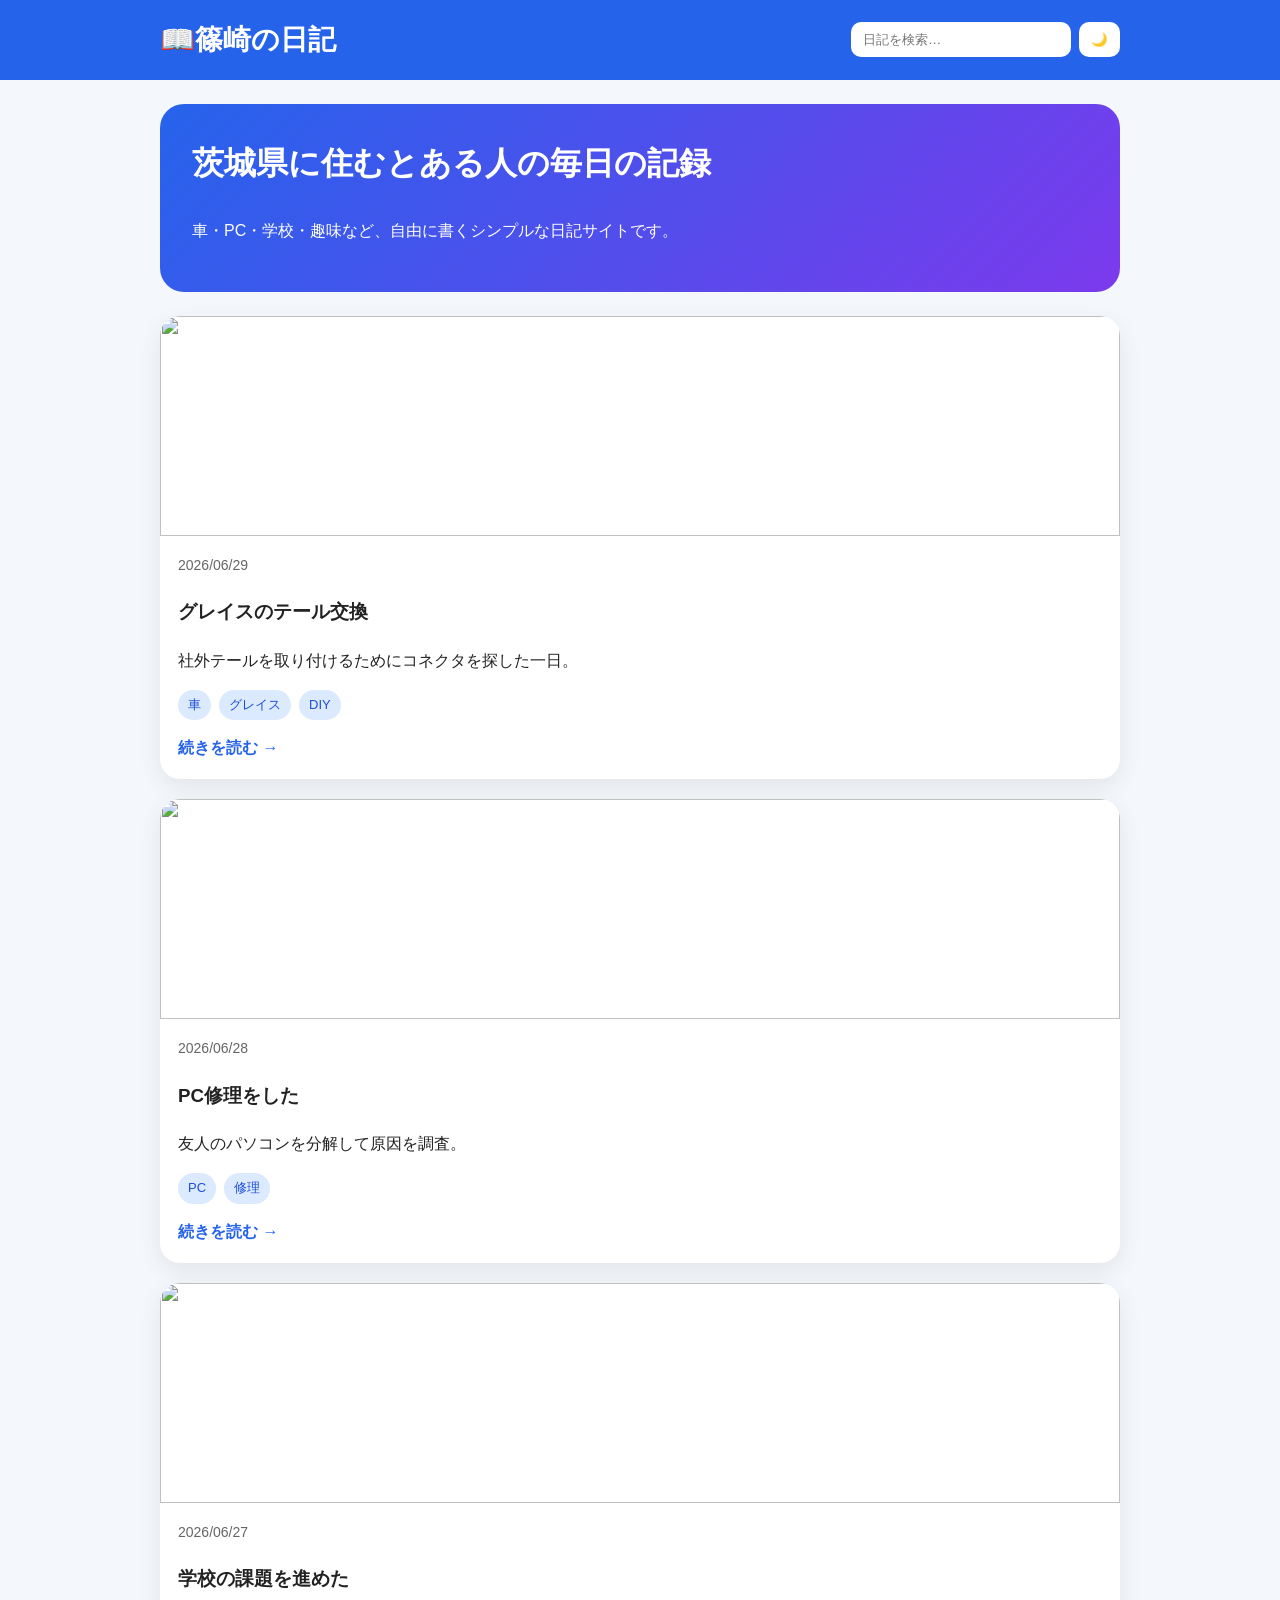
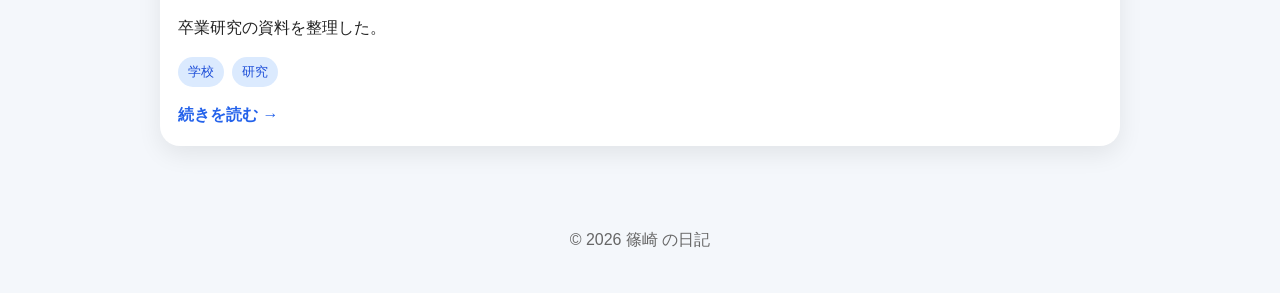
==== index.html @ 9927afa3 "Update index.html" ====
<!DOCTYPE html>
<html lang="ja">
<head>
  <meta charset="UTF-8">
  <meta name="viewport" content="width=device-width, initial-scale=1.0">
  <title>篠崎の日記</title>
  <link rel="stylesheet" href="style.css">
</head>
<body>
  <header class="header">
    <div class="container">
      <h1>📖篠崎の日記</h1>
      <div class="header-actions">
        <input type="search" id="search" placeholder="日記を検索…">
        <button id="themeToggle">🌙</button>
      </div>
    </div>
  </header>

  <main class="container">
    <section class="hero">
      <h2>茨城県に住むとある人の毎日の記録</h2>
      <p>車・PC・学校・趣味など、自由に書くシンプルな日記サイトです。</p>
    </section>

    <div id="posts" class="posts"></div>
  </main>

  <footer class="footer">
    <div class="container">
      <p>© 2026 篠崎
        の日記</p>
    </div>
  </footer>

  <script src="script.js"></script>
</body>
</html>
---- style.css ----
* {
  box-sizing: border-box;
}

body {
  margin: 0;
  font-family: "Yu Gothic", "Hiragino Sans", sans-serif;
  background: #f4f7fb;
  color: #222;
  line-height: 1.7;
}

.container {
  width: min(960px, 92%);
  margin: auto;
}

.header {
  background: #2563eb;
  color: white;
  padding: 16px 0;
  position: sticky;
  top: 0;
}

.header .container {
  display: flex;
  align-items: center;
  justify-content: space-between;
  gap: 12px;
}

.header h1 {
  margin: 0;
  font-size: 28px;
}

.header a {
  color: white;
  text-decoration: none;
}

.header-actions {
  display: flex;
  gap: 8px;
}

#search {
  padding: 10px 12px;
  border-radius: 10px;
  border: none;
  min-width: 220px;
}

#themeToggle {
  border: none;
  background: white;
  border-radius: 10px;
  padding: 10px 12px;
  cursor: pointer;
}

.hero {
  background: linear-gradient(135deg, #2563eb, #7c3aed);
  color: white;
  padding: 32px;
  border-radius: 24px;
  margin: 24px 0;
}

.hero h2 {
  margin-top: 0;
  font-size: 32px;
}

.posts {
  display: grid;
  gap: 20px;
  margin-bottom: 40px;
}

.card {
  background: white;
  border-radius: 20px;
  overflow: hidden;
  box-shadow: 0 8px 24px rgba(0,0,0,.08);
  transition: transform .2s;
}

.card:hover {
  transform: translateY(-3px);
}

.card img {
  width: 100%;
  height: 220px;
  object-fit: cover;
  display: block;
}

.card-content {
  padding: 18px;
}

.meta {
  color: #666;
  font-size: 14px;
  margin-bottom: 10px;
}

.tags {
  display: flex;
  flex-wrap: wrap;
  gap: 8px;
  margin-top: 12px;
}

.tag {
  background: #dbeafe;
  color: #1d4ed8;
  padding: 4px 10px;
  border-radius: 999px;
  font-size: 13px;
}

.readmore {
  display: inline-block;
  margin-top: 14px;
  text-decoration: none;
  color: #2563eb;
  font-weight: bold;
}

.post-detail {
  background: white;
  border-radius: 24px;
  padding: 28px;
  box-shadow: 0 8px 24px rgba(0,0,0,.08);
  margin: 24px 0;
}

.detail-image {
  width: 100%;
  border-radius: 18px;
  margin: 18px 0;
}

.footer {
  text-align: center;
  padding: 24px 0;
  color: #666;
}

body.dark {
  background: #111827;
  color: #f3f4f6;
}

body.dark .card,
body.dark .post-detail {
  background: #1f2937;
}

body.dark .meta,
body.dark .footer {
  color: #9ca3af;
}

body.dark .tag {
  background: #1e3a8a;
  color: #bfdbfe;
}

@media (max-width: 640px) {
  .header .container {
    flex-direction: column;
    align-items: stretch;
  }

  #search {
    width: 100%;
  }

  .hero h2 {
    font-size: 26px;
  }
}
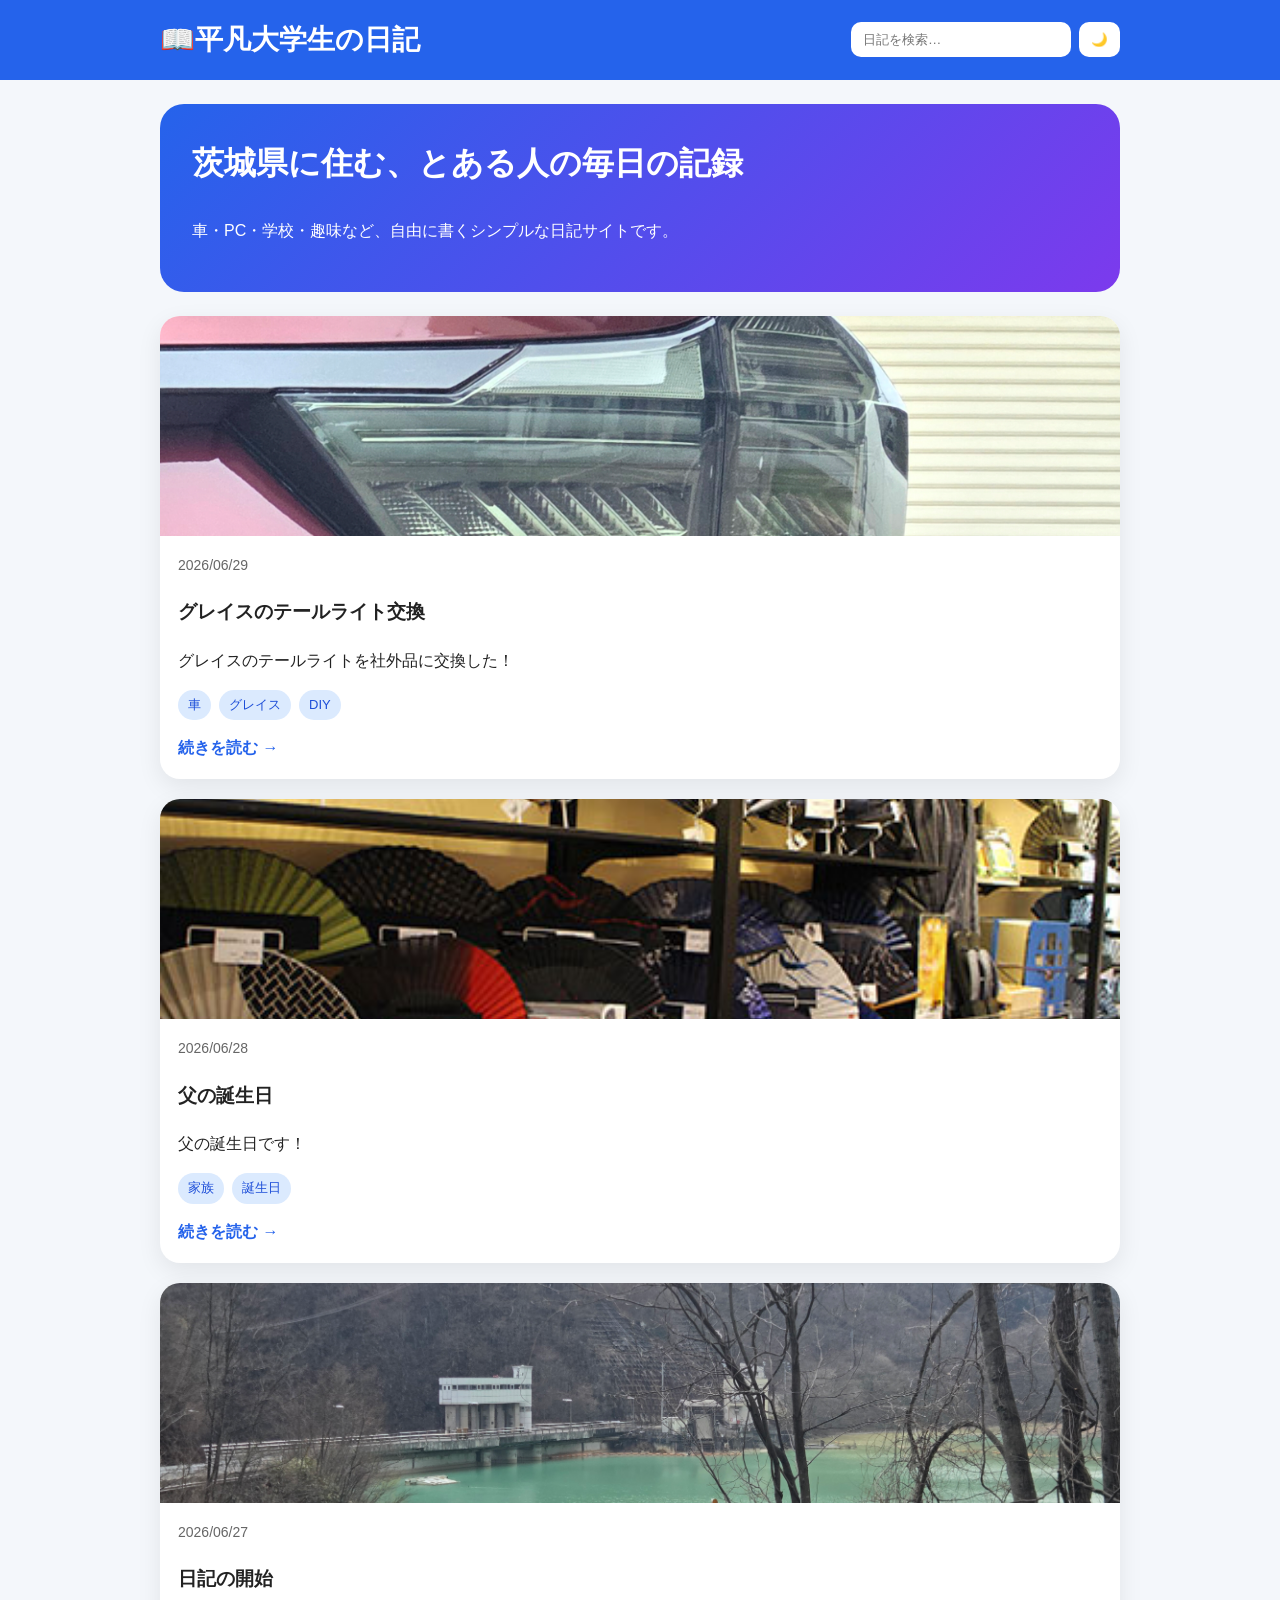
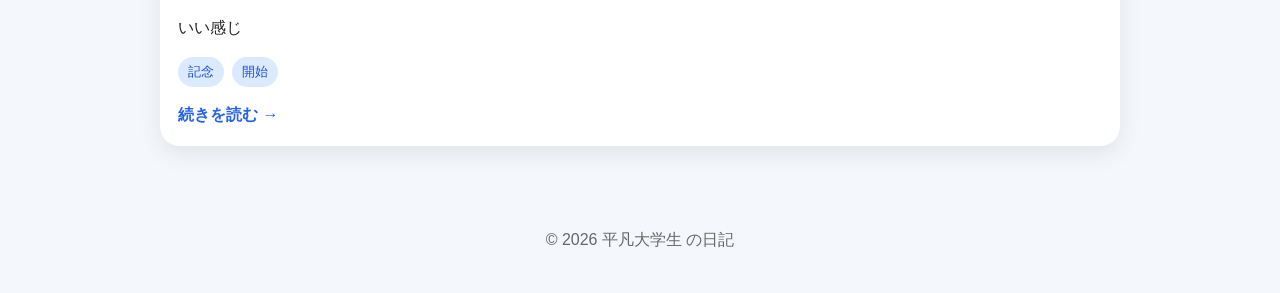
==== commit ec4c4a55: "Update index.html" ====
--- a/index.html
+++ b/index.html
@@ -3,13 +3,13 @@
 <head>
   <meta charset="UTF-8">
   <meta name="viewport" content="width=device-width, initial-scale=1.0">
-  <title>篠崎の日記</title>
+  <title>平凡大学生の日記</title>
   <link rel="stylesheet" href="style.css">
 </head>
 <body>
   <header class="header">
     <div class="container">
-      <h1>📖篠崎の日記</h1>
+      <h1>📖平凡大学生の日記</h1>
       <div class="header-actions">
         <input type="search" id="search" placeholder="日記を検索…">
         <button id="themeToggle">🌙</button>
@@ -19,7 +19,7 @@
 
   <main class="container">
     <section class="hero">
-      <h2>茨城県に住むとある人の毎日の記録</h2>
+      <h2>茨城県に住む、とある人の毎日の記録</h2>
       <p>車・PC・学校・趣味など、自由に書くシンプルな日記サイトです。</p>
     </section>
 
@@ -28,7 +28,7 @@
 
   <footer class="footer">
     <div class="container">
-      <p>© 2026 篠崎
+      <p>© 2026 平凡大学生
         の日記</p>
     </div>
   </footer>
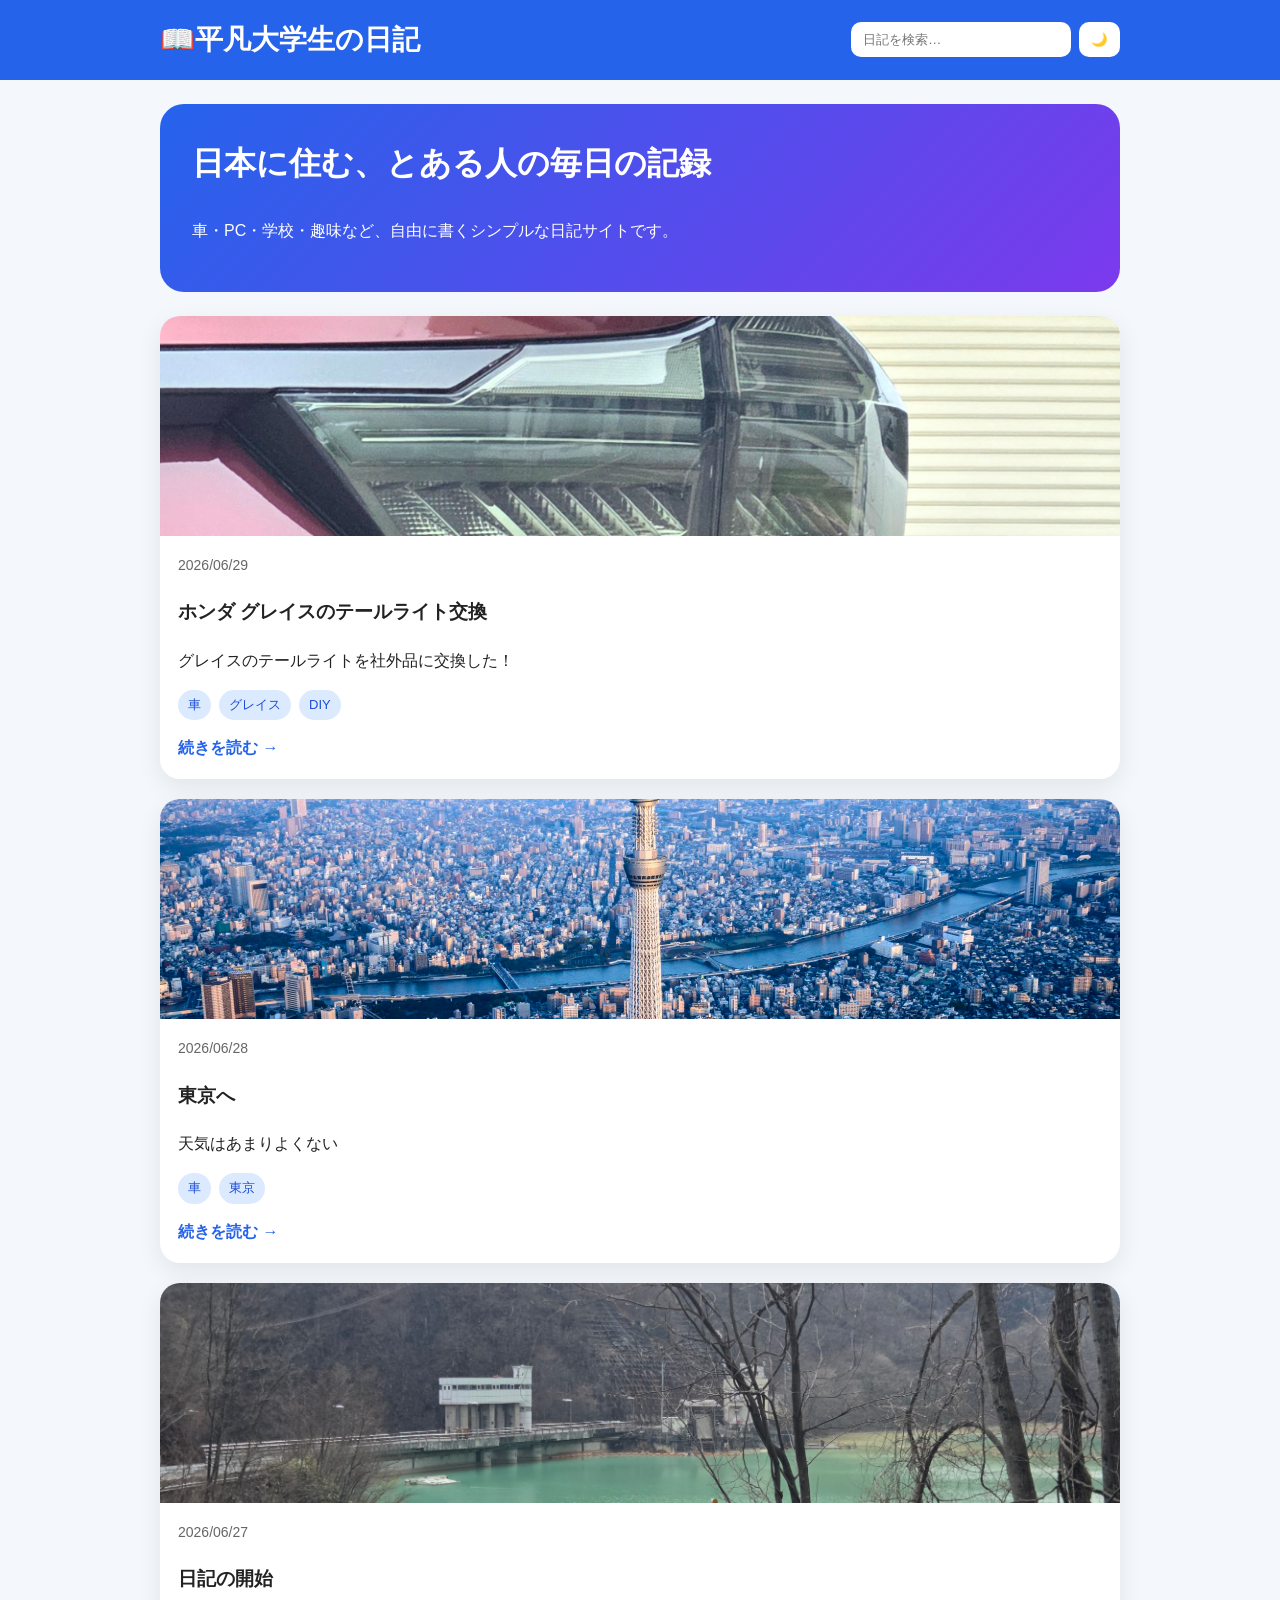
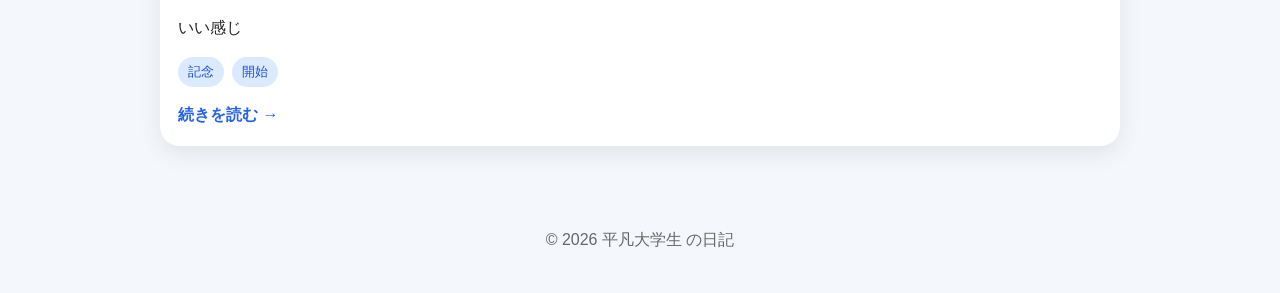
==== commit 23986ebd: "Update index.html" ====
--- a/index.html
+++ b/index.html
@@ -19,7 +19,7 @@
 
   <main class="container">
     <section class="hero">
-      <h2>茨城県に住む、とある人の毎日の記録</h2>
+      <h2>日本に住む、とある人の毎日の記録</h2>
       <p>車・PC・学校・趣味など、自由に書くシンプルな日記サイトです。</p>
     </section>
 
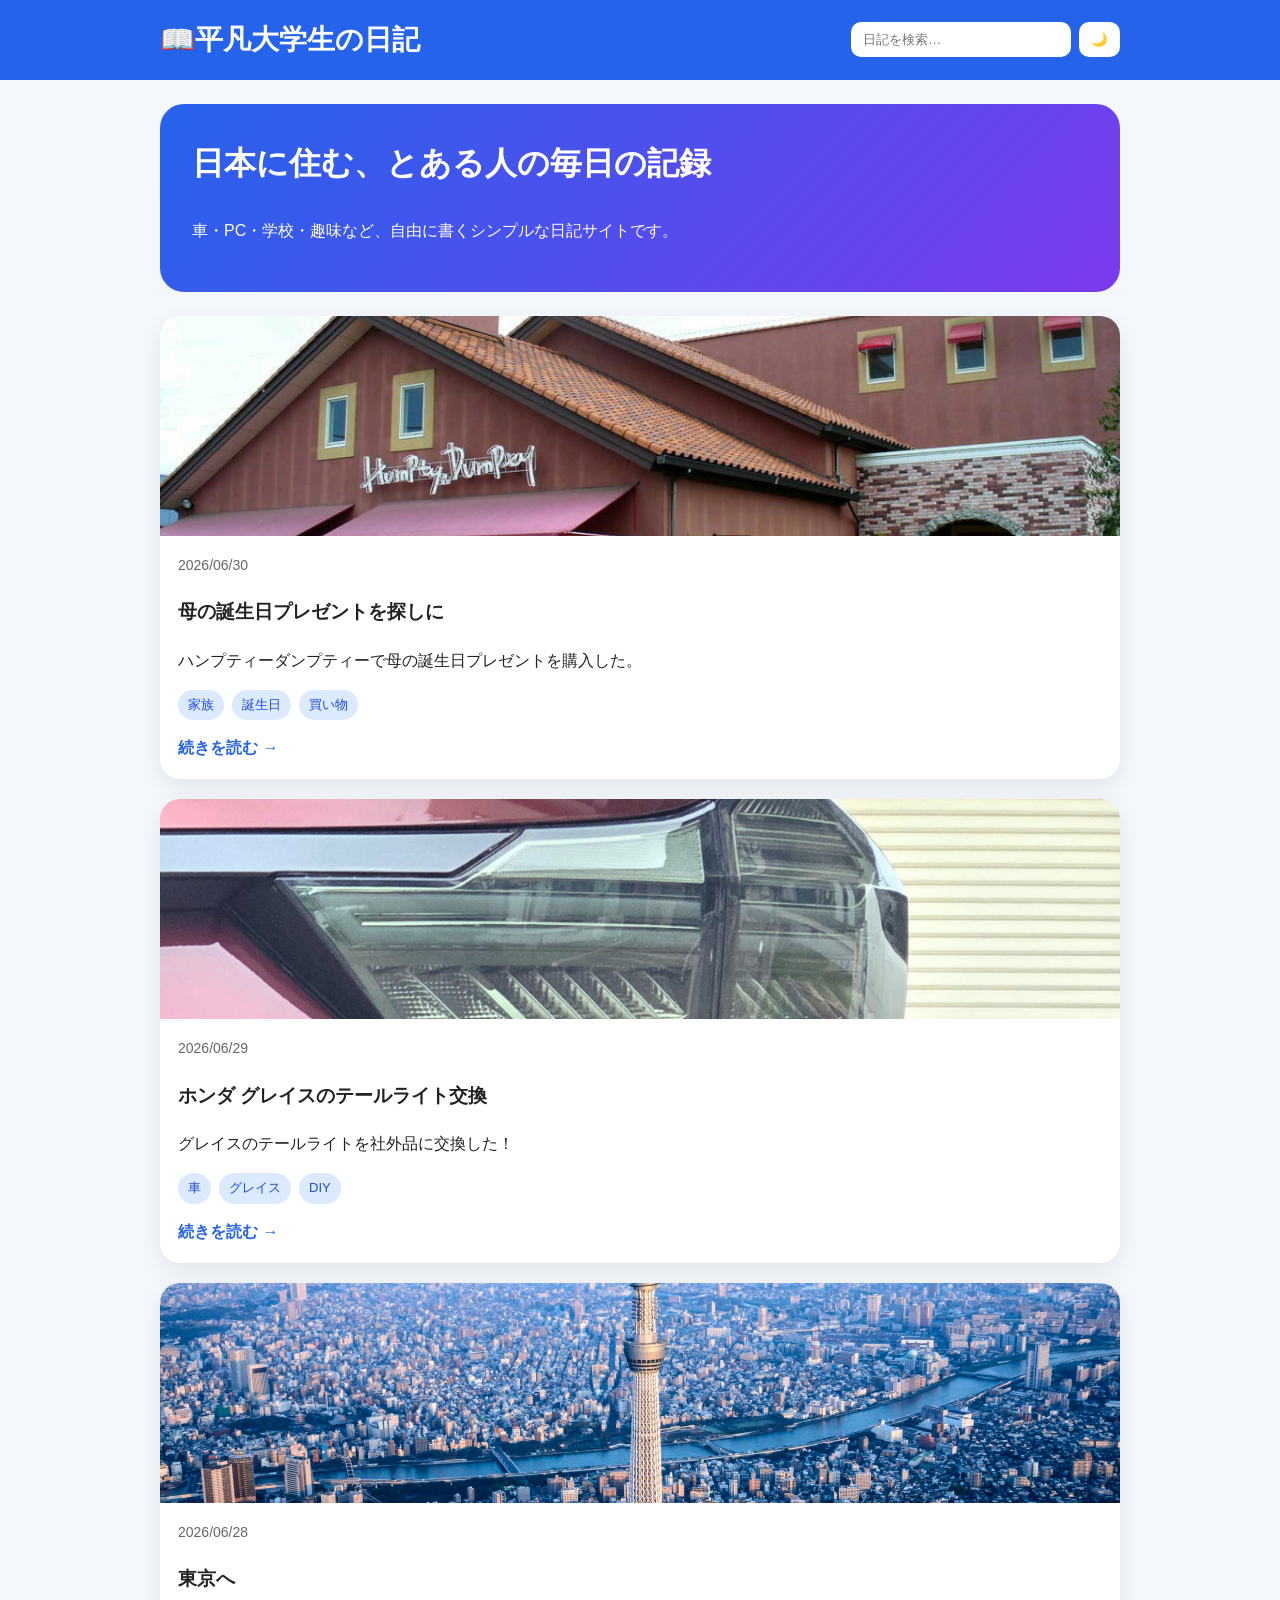
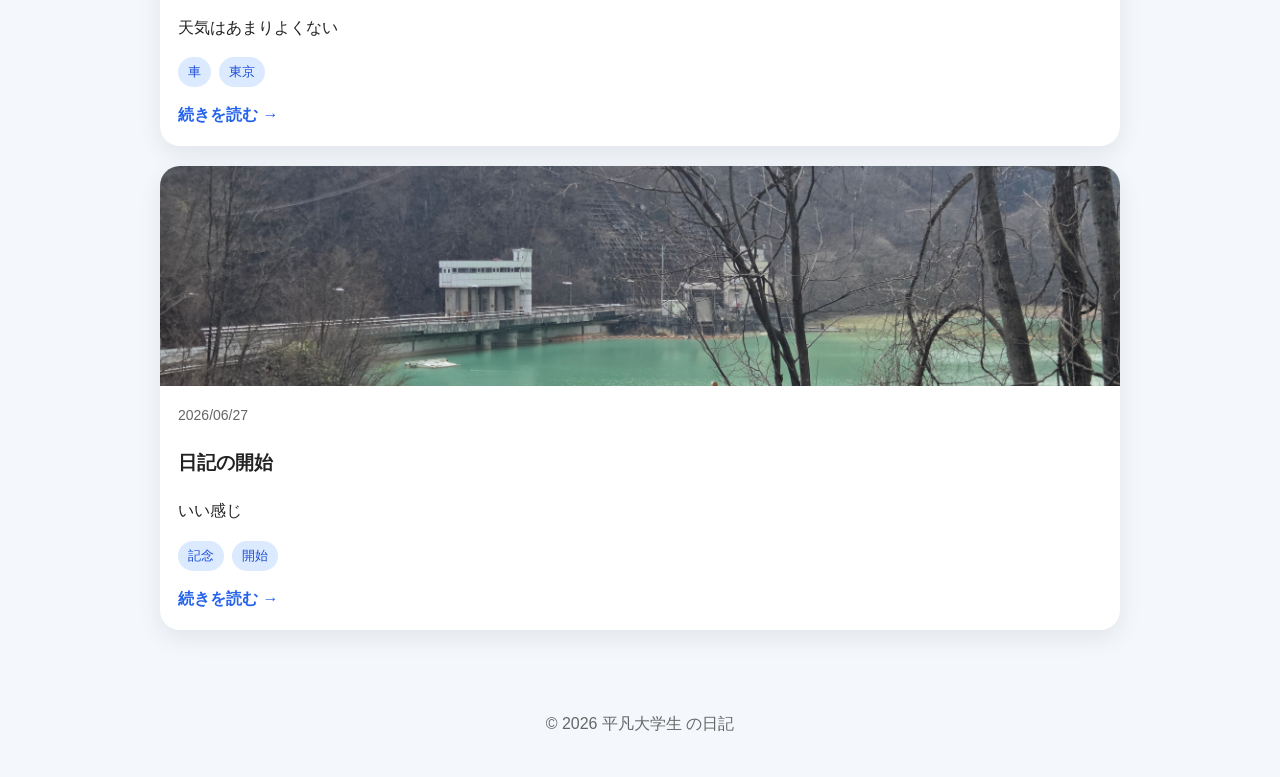
==== commit 1a1c06ec: "Update index.html" ====
--- a/index.html
+++ b/index.html
@@ -33,6 +33,6 @@
     </div>
   </footer>
 
-  <script src="script.js"></script>
+  <script type="module" src="script.js"></script>
 </body>
 </html>
--- a/style.css
+++ b/style.css
@@ -185,3 +185,107 @@
     font-size: 26px;
   }
 }
+
+/* 匿名コメント欄 */
+.anon-comments {
+  background: white;
+  border-radius: 24px;
+  padding: 28px;
+  box-shadow: 0 8px 24px rgba(0,0,0,.08);
+  margin: 24px 0;
+}
+
+.anon-comments h3,
+.comments h3 {
+  margin-top: 0;
+}
+
+.anon-comment-list {
+  margin-bottom: 24px;
+}
+
+.anon-comment {
+  border-bottom: 1px solid #e5e7eb;
+  padding: 14px 0;
+}
+
+.anon-comment:last-child {
+  border-bottom: none;
+}
+
+.anon-comment-head {
+  display: flex;
+  justify-content: space-between;
+  gap: 10px;
+  margin-bottom: 6px;
+  font-size: 14px;
+}
+
+.anon-comment-name {
+  font-weight: bold;
+  color: #2563eb;
+}
+
+.anon-comment-date {
+  color: #888;
+}
+
+.anon-comment-body {
+  margin: 0;
+  word-break: break-word;
+}
+
+.no-comments {
+  color: #888;
+}
+
+.anon-comment-form {
+  display: flex;
+  flex-direction: column;
+  gap: 10px;
+}
+
+.anon-comment-form input,
+.anon-comment-form textarea {
+  border: 1px solid #d1d5db;
+  border-radius: 10px;
+  padding: 10px 12px;
+  font-family: inherit;
+  font-size: 15px;
+}
+
+.anon-comment-form textarea {
+  min-height: 90px;
+  resize: vertical;
+}
+
+.anon-comment-form button {
+  align-self: flex-end;
+  background: #2563eb;
+  color: white;
+  border: none;
+  border-radius: 10px;
+  padding: 10px 20px;
+  font-weight: bold;
+  cursor: pointer;
+}
+
+.anon-comment-form button:disabled {
+  opacity: .6;
+  cursor: default;
+}
+
+body.dark .anon-comments {
+  background: #1f2937;
+}
+
+body.dark .anon-comment {
+  border-bottom-color: #374151;
+}
+
+body.dark .anon-comment-form input,
+body.dark .anon-comment-form textarea {
+  background: #111827;
+  border-color: #374151;
+  color: #f3f4f6;
+}
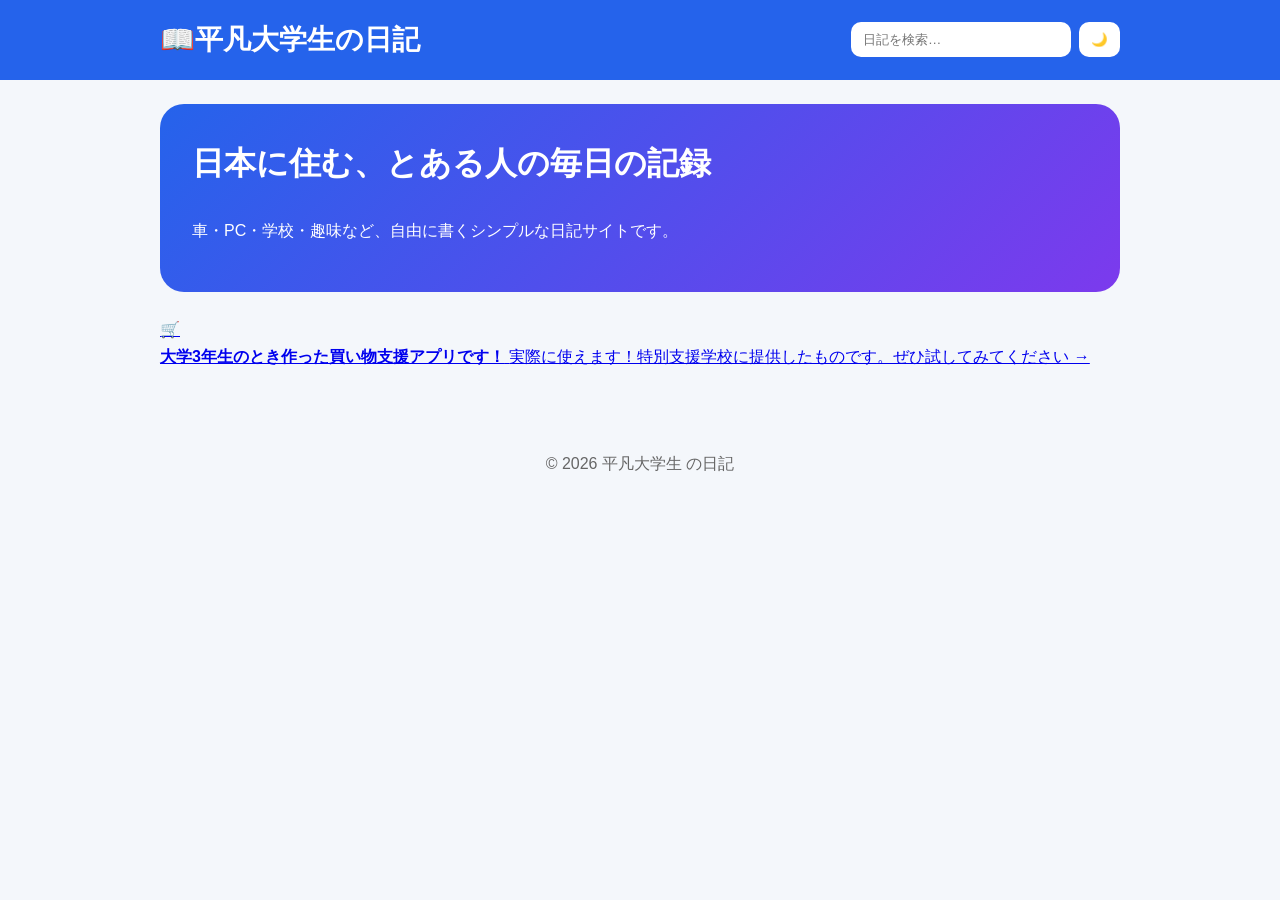
==== commit bcab85d7: "Update index.html" ====
--- a/index.html
+++ b/index.html
@@ -23,6 +23,14 @@
       <p>車・PC・学校・趣味など、自由に書くシンプルな日記サイトです。</p>
     </section>
 
+    <a href="https://ecoro.pythonanywhere.com/" target="_blank" class="app-banner">
+      <span class="app-banner-icon">🛒</span>
+      <div class="app-banner-text">
+        <strong>大学3年生のとき作った買い物支援アプリです！</strong>
+        <span>実際に使えます！特別支援学校に提供したものです。ぜひ試してみてください →</span>
+      </div>
+    </a>
+
     <div id="posts" class="posts"></div>
   </main>
 
--- a/style.css
+++ b/style.css
@@ -289,3 +289,53 @@
   border-color: #374151;
   color: #f3f4f6;
 }
+
+/* いいねボタン */
+.like-bar {
+  display: flex;
+  justify-content: center;
+  margin: 10px 0 24px;
+}
+
+.like-btn {
+  background: white;
+  border: 2px solid #fca5a5;
+  border-radius: 999px;
+  padding: 10px 24px;
+  font-size: 18px;
+  cursor: pointer;
+  transition: transform .15s, background .15s;
+}
+
+.like-btn:hover {
+  transform: scale(1.05);
+  background: #fef2f2;
+}
+
+.like-btn.liked {
+  background: #fee2e2;
+  border-color: #f87171;
+}
+
+.like-btn:disabled {
+  opacity: .6;
+  cursor: default;
+}
+
+body.dark .like-btn {
+  background: #1f2937;
+  color: #f3f4f6;
+}
+
+body.dark .like-btn.liked {
+  background: #4c1d1d;
+}
+
+.card-like {
+  display: inline-flex;
+  align-items: center;
+  gap: 4px;
+  font-size: 14px;
+  color: #ef4444;
+  margin-left: 10px;
+}
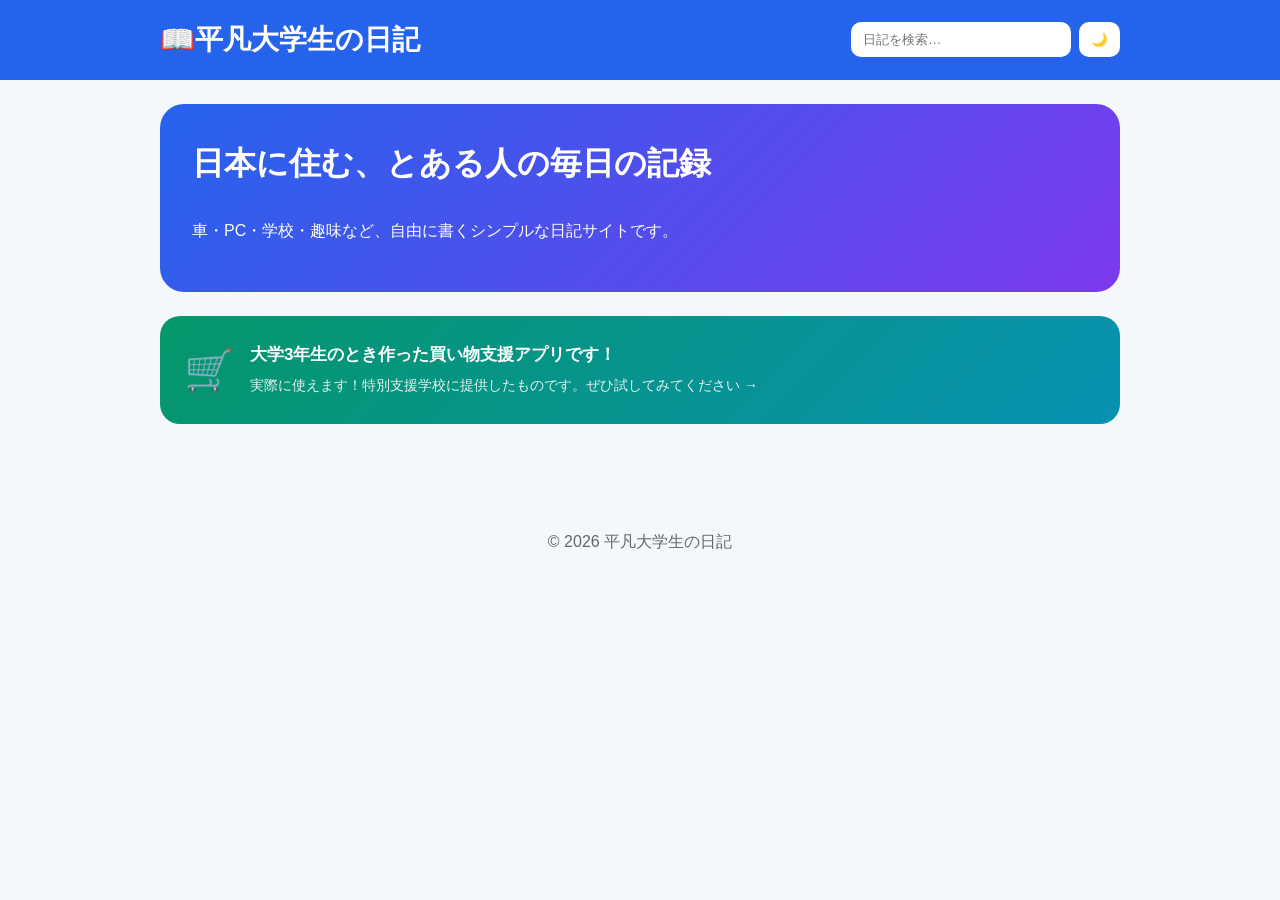
==== commit 2d98b3c2: "Update index.html" ====
--- a/index.html
+++ b/index.html
@@ -23,11 +23,11 @@
       <p>車・PC・学校・趣味など、自由に書くシンプルな日記サイトです。</p>
     </section>
 
-    <a href="https://ecoro.pythonanywhere.com/" target="_blank" class="app-banner">
-      <span class="app-banner-icon">🛒</span>
-      <div class="app-banner-text">
-        <strong>大学3年生のとき作った買い物支援アプリです！</strong>
-        <span>実際に使えます！特別支援学校に提供したものです。ぜひ試してみてください →</span>
+    <a href="https://ecoro.pythonanywhere.com/" target="_blank" style="display:flex;align-items:center;gap:16px;background:linear-gradient(135deg,#059669,#0891b2);color:white;border-radius:20px;padding:20px 24px;margin-bottom:24px;text-decoration:none;">
+      <span style="font-size:40px;flex-shrink:0;">🛒</span>
+      <div style="display:flex;flex-direction:column;gap:4px;">
+        <strong style="font-size:17px;">大学3年生のとき作った買い物支援アプリです！</strong>
+        <span style="font-size:14px;opacity:.9;">実際に使えます！特別支援学校に提供したものです。ぜひ試してみてください →</span>
       </div>
     </a>
 
@@ -36,8 +36,7 @@
 
   <footer class="footer">
     <div class="container">
-      <p>© 2026 平凡大学生
-        の日記</p>
+      <p>© 2026 平凡大学生の日記</p>
     </div>
   </footer>
 
--- a/style.css
+++ b/style.css
@@ -339,3 +339,42 @@
   color: #ef4444;
   margin-left: 10px;
 }
+
+/* アプリ紹介バナー */
+.app-banner {
+  display: flex;
+  align-items: center;
+  gap: 16px;
+  background: linear-gradient(135deg, #059669, #0891b2);
+  color: white;
+  border-radius: 20px;
+  padding: 20px 24px;
+  margin-bottom: 24px;
+  text-decoration: none;
+  transition: transform .2s, opacity .2s;
+}
+
+.app-banner:hover {
+  transform: translateY(-2px);
+  opacity: .92;
+}
+
+.app-banner-icon {
+  font-size: 40px;
+  flex-shrink: 0;
+}
+
+.app-banner-text {
+  display: flex;
+  flex-direction: column;
+  gap: 4px;
+}
+
+.app-banner-text strong {
+  font-size: 17px;
+}
+
+.app-banner-text span {
+  font-size: 14px;
+  opacity: .9;
+}
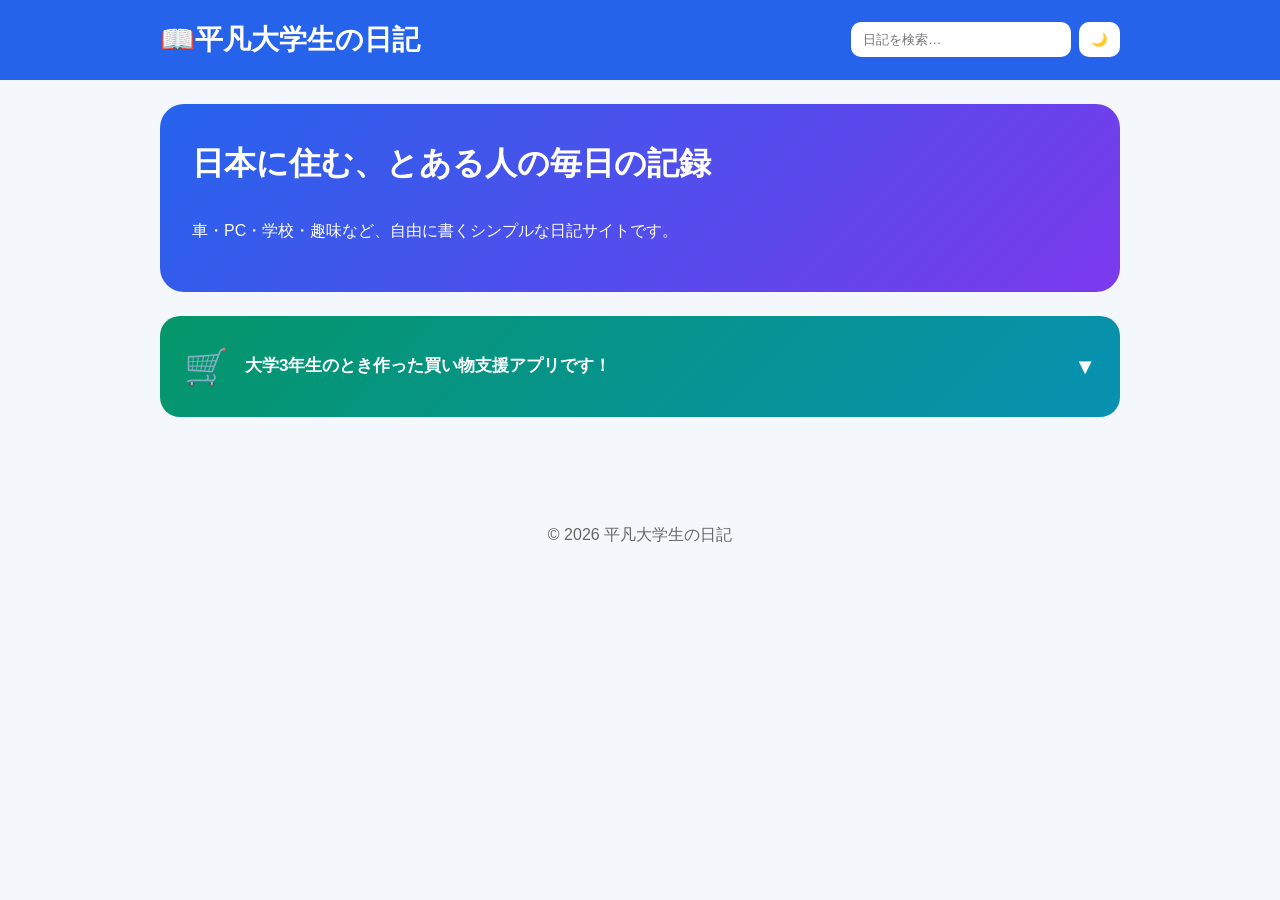
==== commit 84254da5: "Update index.html" ====
--- a/index.html
+++ b/index.html
@@ -23,13 +23,21 @@
       <p>車・PC・学校・趣味など、自由に書くシンプルな日記サイトです。</p>
     </section>
 
-    <a href="https://ecoro.pythonanywhere.com/" target="_blank" style="display:flex;align-items:center;gap:16px;background:linear-gradient(135deg,#059669,#0891b2);color:white;border-radius:20px;padding:20px 24px;margin-bottom:24px;text-decoration:none;">
-      <span style="font-size:40px;flex-shrink:0;">🛒</span>
-      <div style="display:flex;flex-direction:column;gap:4px;">
-        <strong style="font-size:17px;">大学3年生のとき作った買い物支援アプリです！</strong>
-        <span style="font-size:14px;opacity:.9;">実際に使えます！特別支援学校に提供したものです。ぜひ試してみてください →</span>
+    <div style="background:linear-gradient(135deg,#059669,#0891b2);border-radius:20px;margin-bottom:24px;overflow:hidden;">
+      <div id="appBannerHeader" onclick="toggleAppBanner()" style="display:flex;align-items:center;gap:16px;padding:20px 24px;cursor:pointer;user-select:none;">
+        <span style="font-size:36px;flex-shrink:0;">🛒</span>
+        <div style="flex:1;color:white;">
+          <strong style="font-size:17px;">大学3年生のとき作った買い物支援アプリです！</strong>
+        </div>
+        <span id="appBannerArrow" style="color:white;font-size:22px;transition:transform .3s;">▼</span>
       </div>
-    </a>
+      <div id="appBannerBody" style="max-height:0;overflow:hidden;transition:max-height .4s ease;">
+        <div style="padding:0 24px 20px 24px;color:white;">
+          <p style="margin:0 0 14px;">特別支援学校に提供した買い物支援アプリです。実際に使えます！ぜひ試してみてください。</p>
+          <a href="https://ecoro.pythonanywhere.com/" target="_blank" style="display:inline-block;background:white;color:#059669;font-weight:bold;padding:10px 20px;border-radius:10px;text-decoration:none;">アプリを開く →</a>
+        </div>
+      </div>
+    </div>
 
     <div id="posts" class="posts"></div>
   </main>
@@ -41,5 +49,18 @@
   </footer>
 
   <script type="module" src="script.js"></script>
+  <script>
+    function toggleAppBanner() {
+      const body = document.getElementById('appBannerBody');
+      const arrow = document.getElementById('appBannerArrow');
+      if (body.style.maxHeight === '0px' || body.style.maxHeight === '') {
+        body.style.maxHeight = '200px';
+        arrow.style.transform = 'rotate(180deg)';
+      } else {
+        body.style.maxHeight = '0px';
+        arrow.style.transform = 'rotate(0deg)';
+      }
+    }
+  </script>
 </body>
 </html>
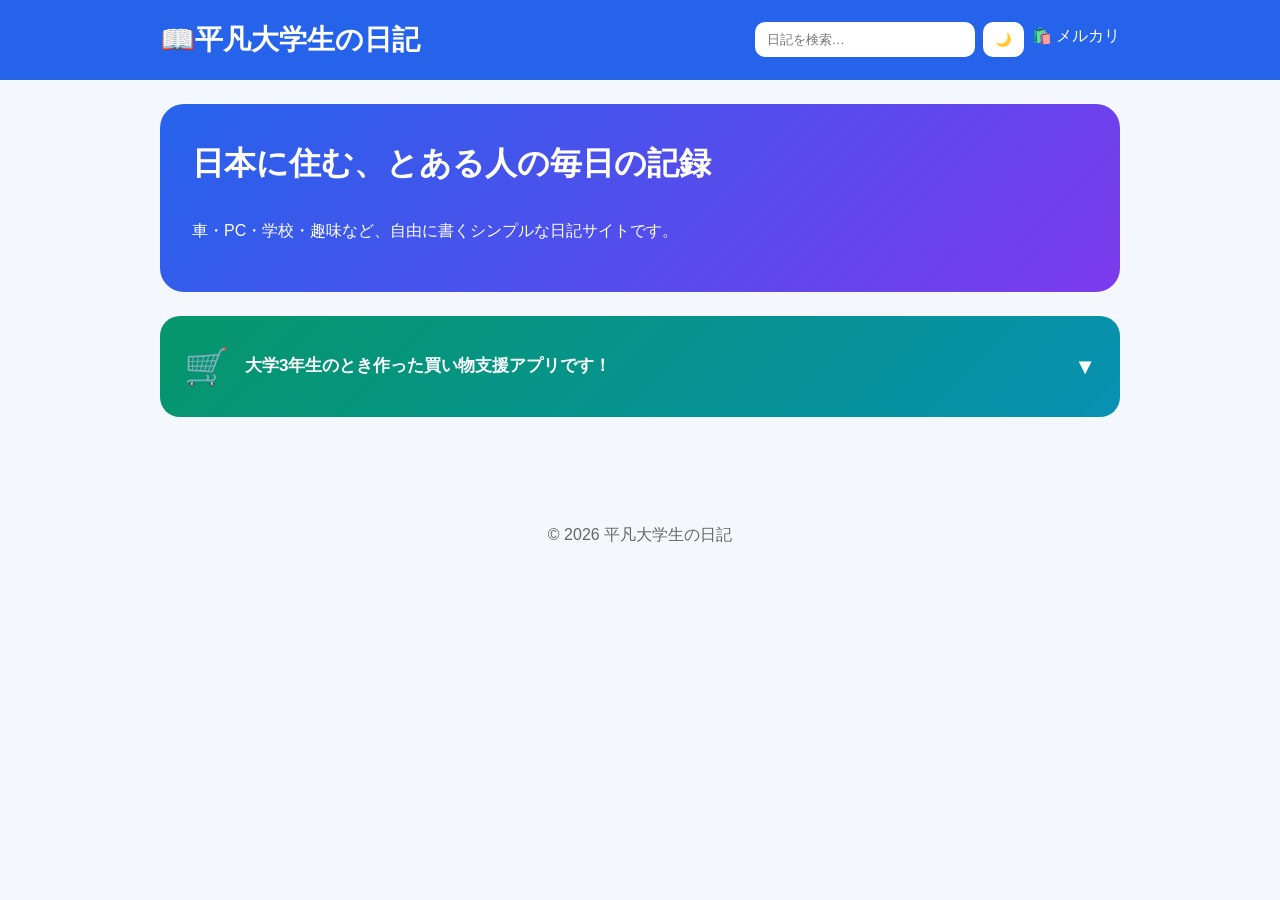
==== commit 3a938b14: "Update index.html" ====
--- a/index.html
+++ b/index.html
@@ -13,6 +13,7 @@
       <div class="header-actions">
         <input type="search" id="search" placeholder="日記を検索…">
         <button id="themeToggle">🌙</button>
+        <a href="https://jp.mercari.com/user/profile/721930987" target="_blank" rel="noopener" id="mercariLink">🛍️ メルカリ</a>
       </div>
     </div>
   </header>
